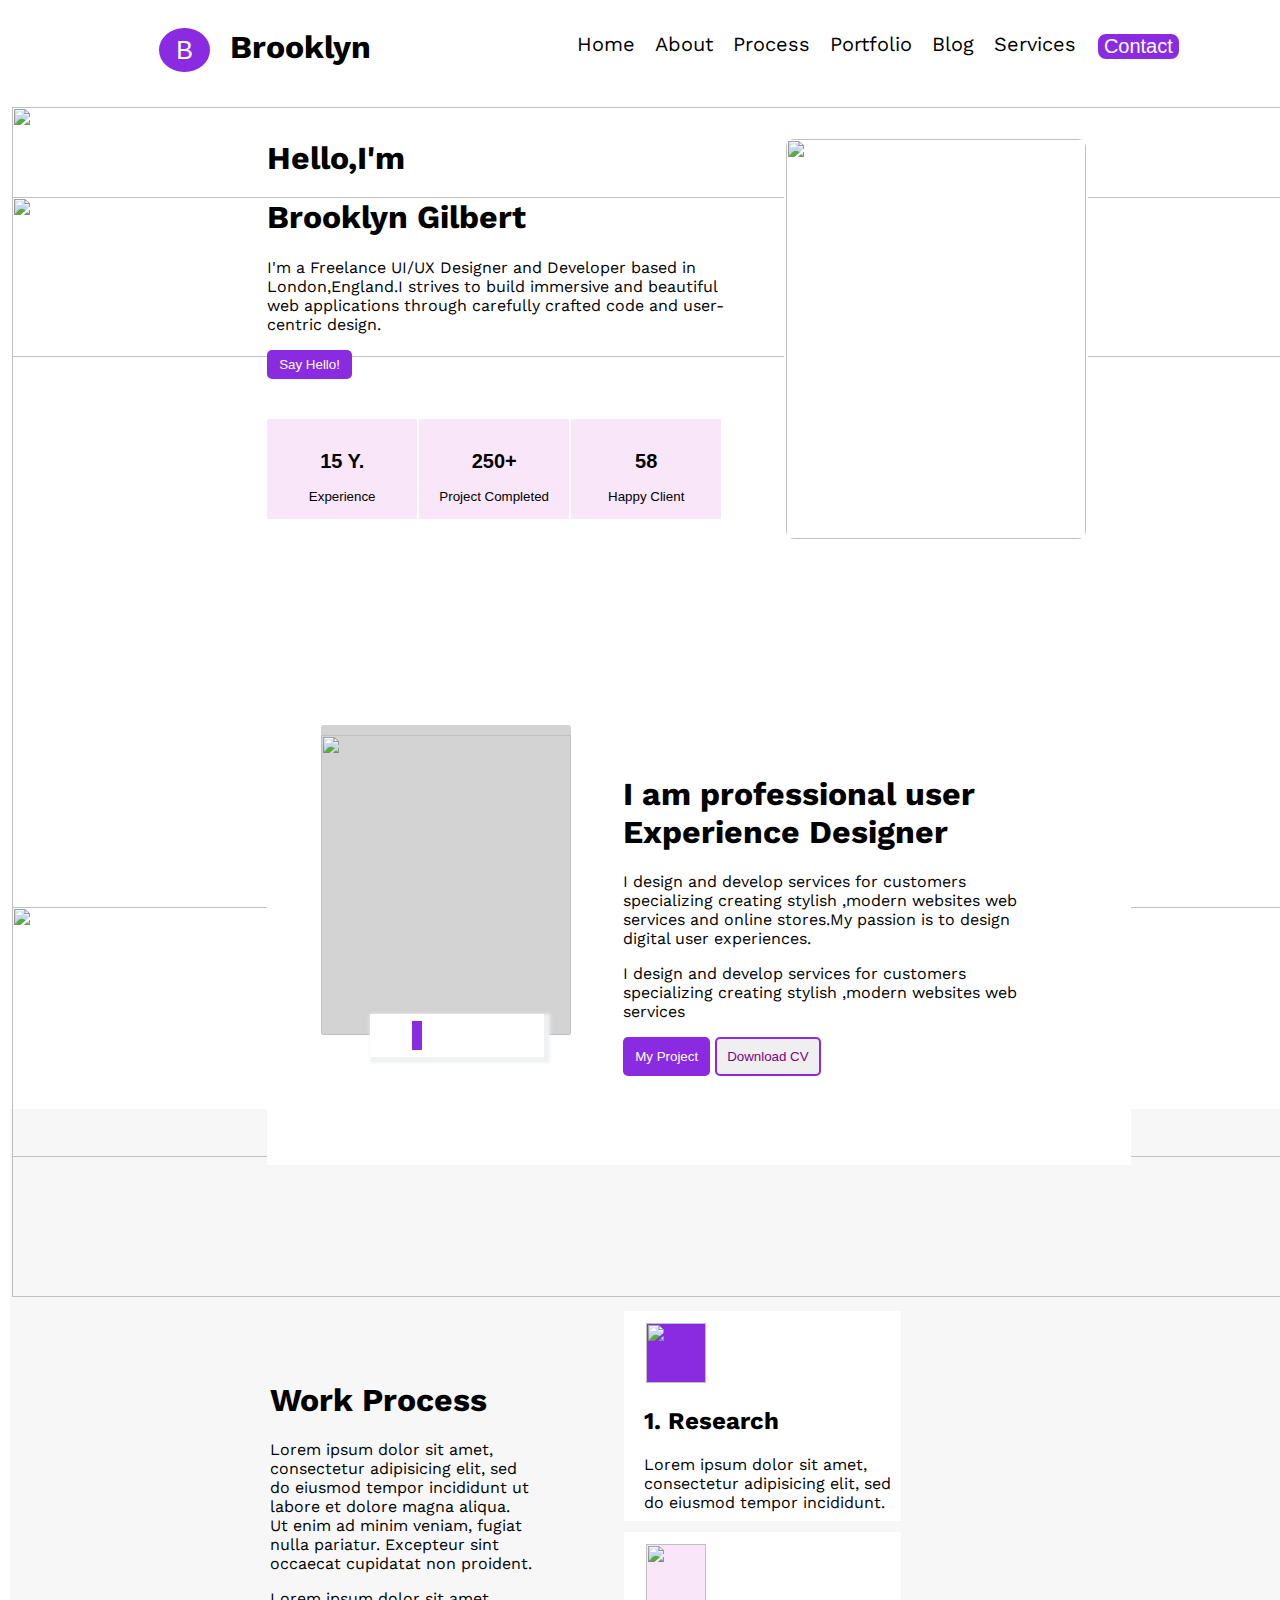
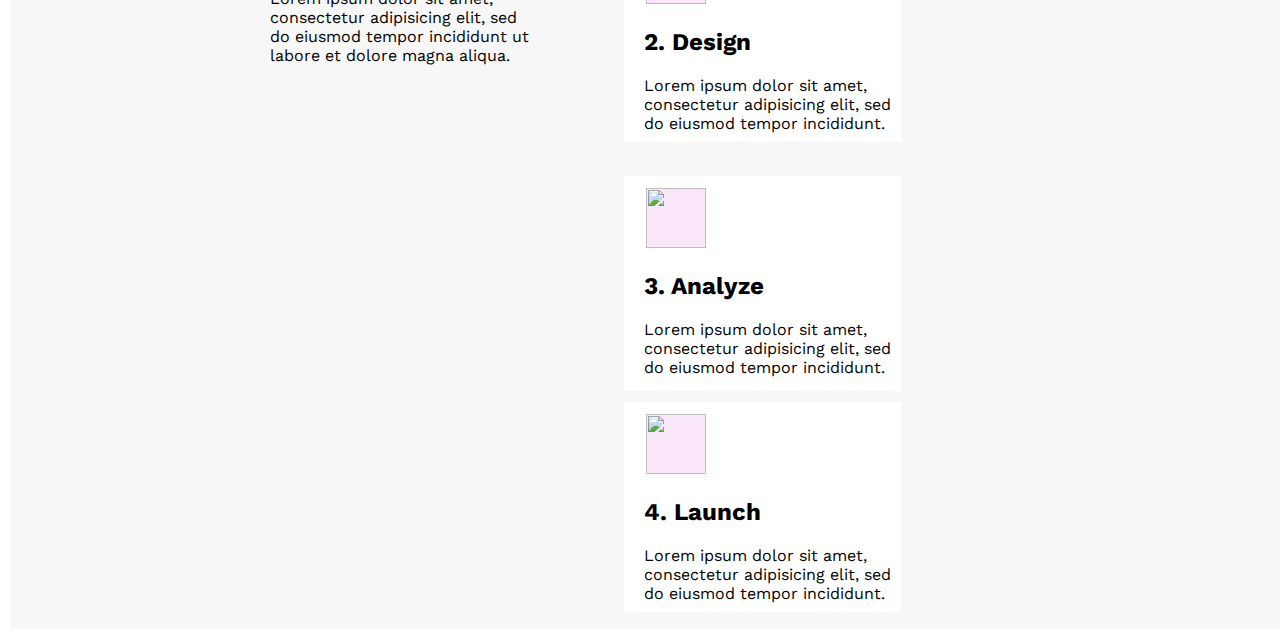
==== index.html @ 85c40b1a "Rename dvmW.html to index.html" ====
<!DOCTYPE html>
<html lang="en" dir="ltr">
  <head>
    <meta charset="utf-8">
      <meta name="viewport" content="width=device-width, initial-scale=1">
        <meta name="keywords" content="width=device-width, initial-scale=1">
    <title>dvm</title>
    <link href='https://fonts.googleapis.com/css?family=Work Sans' rel='stylesheet'>
  <link rel="stylesheet" href="C:\Users\Microsoft\Downloads\web development\java\resp.css">
  <script src="https://kit.fontawesome.com/2b28db8060.js" crossorigin="anonymous"></script>
  </head>

  <style>
  .body{overflow-x:hidden;width:100%;}
  .container{overflow-x:hidden;width:100%;border:2px solid white;}
  body{font-family: 'Work Sans';}
  .navbar{display:flex;justify-content:center;border:2px solid white;}
  .button1{width: 50%;margin-bottom: 25px;border-radius:100%;margin-bottom:15px;background-color:blueviolet;color:white;font-size: 25px;padding-left:15px;padding-right:15px;border:2px solid blueviolet;}
  .button2{background-color:blueviolet;color:blueviolet;font-size: 15px;margin-bottom: 27px;}
  .right,.left{display:flex;gap:20px;text-decoration:none;}
  .right{padding-top: 5px;font-size: 15px;}
  .mid{padding-right: 40px;margin-right: 46px;margin-left: 0px;padding-left: 60px;width: 20px;}
  .right img{height:50px;width:60px;}
  .right li{text-decoration:none;list-style:none;}
  .button2{background-color:blueviolet;color: white;border:2px solid blueviolet;border-radius: 10px;}
  .img{border:2px solid white;}
  .wrap1{padding-left: 20%;}
  .wrap2{padding-right: 200px;padding-top: 20px;right: 10px;}
  .wrap2 img{border:2px solid white;height:400px;width: 300px;background-color: white;border-radius: 10px;}
  .wrapper{display:flex;flex-direction: row;position:absolute;top:10px;gap:50PX;}
  .container2{position: relative;padding-bottom: 100px;}
  .container3{background-color: white;}
  .button{padding-top:40px;display: flex;}
  .img2{position: absolute;top:90px;right: 0px;}
  .img3{position: absolute;left: 0PX;top:800px;}
  .utton1{background-color: blueviolet;color: white;border:2px solid blueviolet;padding: 10px 10px 10px 10px;border-radius: 5px;}
  .utton2{border:2px solid blueviolet;color: purple;padding: 10px 10px 10px 10px;border-radius: 5px;}
  .container3{display:flex;flex-direction: row;padding-right: 100px;padding-left:20px;grid-column-gap: 50px;border:2px solid white;width:800px;height: 500px;padding-right: 40px;position: relative;}
  .container4{background-color: #F7F7F7 ;display: grid;grid-template-columns: 40% 60%;padding-top: 200px;grid-gap:40px;padding-left:100px;}
  .wrrrap2{display:flex;flex-direction: row;}
  .cc2{padding-top: 30px;}
  .ox1,.ox2,.ox3,.ox4{height:200px;width:250px;border:2px solid  #F7F7F7 ;padding-left:20px;padding-right: 7px;background-color: white;}
  .ox1 img,.ox3 img{margin-top: 10PX;}


  .ox2,.ox4{padding-top: 10px;}
  .ox2 img,.ox4 img,.ox3 img,.ox1 img{border:2px solid white;height:60px;width: 60px;background-color: #F9E7F9;color:purple;}
  .ox1 img{background-color:blueviolet;}
  .wrrap1{padding-left: 30px;}
  .wrrap1 img{border:solid 2px white;height: 300px;width:250px;background-color: lightgrey;padding-top:10px;border-radius: 5px;}
  .wrrrap1{padding-top: 50px;padding-left:110px;margin-left: 50px;margin-right:50px;}
  .wrrap2{padding-top: 90px;}
  .wrrap1{padding-top: 60px;padding-left: 30px;}
  .container33{height:100px;padding-top: 200px;padding-left:20%;padding-right: 70px;}
  .colors{border:solid 2px white;height:1000px;}
  .button22{background-color: blueviolet;color: white;padding: 5px 10px 5px 10px;border-radius: 5px;border:2px solid blueviolet;}
  .head,.head2,.head3{border:2px solid  #F9E7F9;height: 100px;width: 150px;background-color:  #F9E7F9;margin-right: 2px;}
  .icon1{  background-color: white;  padding-top: 5%;padding-bottom: 5%;}
  .icon{position:absolute;cursor: pointer;right: 5%;top:25px;display: none;}

  @media (max-width:2000px)
  {
    .container{overflow-x:hidden;width: 100vw;min-height: 100vh;}
    .body{overflow-x: hidden;width: 100vw;min-height: 100vh;}
    .icon{display: none;}

  }


  @media (max-width:1320px)
  {
    .wrrrap2{display: flex;flex-direction:column;}
    .button2{font-size: 75%;}
    .right li{font-size: 20px;}
    .button2{font-size:20px;background-color:blueviolet;color:white;border:2px solid white;}
  }
  @media (max-width:1185px)
  {
    .container3{width: auto;height: auto;}
    .icon{display:block;}
    .container2{display:flex;flex-direction:column;}
    .wrap1{padding-left: 10%;}
    .container33{padding-left: 10%;}
    .navbar{justify-content: center;}
      .navbar{display: block;}
      .right{flex-direction: column;text-align: center;}
      .button2{background-color: white;color: black;border:2px solid white;}

  @media (max-width:1035px)
  {
    .container2{display:flex;flex-direction:column;}
      .button1{width:auto;height: auto;}
  }

  @media (max-width:934px)
  {
    .wrap1{padding-left: 5%;}
    .button1{width: 8%;}
    .container4{display: block;}
    .wrrrap2{width: auto;padding-left: 20%;}

  }
  @media (max-width:915px)
  {
    .container4{padding-top:10%;}
      .button1{width:auto;height: auto;}

  }
  @media (max-width:885px)
  {
    .wrapper{display:flex;flex-direction:column-reverse;}
    .wrap2{padding-left: 35%;padding-right: 5%;}
    .wrap1{text-align: center;justify-content: center;padding-right: 10%;}
    .button{text-align: center;justify-content: center;padding-right: 5%;}
    .container33{padding-top: 70%;}
    .container4{padding-top: 80%;}
      .button1{width:auto;height: auto;}
  }
  @media (max-width:770px)
  {
    .container33{padding-top: 80%;}
  }

  @media (max-width:687px)
  {
    .right li{font-size:65%;}
    .button2{font-size: 65%;}
    .container33{padding-top: 100%;}
    .container4{padding-top: 130%;}
    .container3{display: block;}
    .wrrap2{padding-top: 30px;}
    .wrap2{padding-left: 100px;}
    .icons{padding-right: 10px;}
  }

  @media (max-width:551px)
  {
    .right li{font-size:55%;}
    .button2{font-size: 55%;}
    .container33{padding-top: 120%;}
    .container4{padding-top: 140%;}
    .wrrrap1{padding-left: 10%;}
    .right li{font-size:25px;}
    .button2 {font-size:25px;}
    .container4{padding-top: 150%;padding-left: 15px;}
    
  }

  @media (max-width:420px)
  {
  .container4{padding-top: 200%;padding-left: 5px;}
  .container33{padding-top:150%;padding-left: 0px;padding-right: 0px;}
  .right li{font-size:25px;}
  .button2 {font-size:25px;}
  .img{padding-left: 5px;padding-right: 5px;}
  .wrap1 p{margin-right: 16px;}
  .wrap2 img{width:250PX;}
    .button1{width:auto;height: auto;}
  .head,.head2,.head3{width: auto;}

  }
  @media (max-width:375px)
  {
    .wrap1{padding-left: 0px;padding-right: 0px;}
    .wrap2 img{width:200px;height: auto;}
    .container4{padding-top: 200%;}
    .container33{padding-top: 120%;}
    .wrap1 p{margin-right: 16px;}
    .button1{width:auto;height: auto;}
    .head,.head2,.head3{width:110px;height:auto;;}

    .wrrrap2{
    padding-left: 50px;
    padding-bottom: 50px;
    margin-bottom: 100px;
  }
  }
  @media (max-width:285px)
  {
    .wrap2 img{width: 130px;height: auto;}
      .head,.head2,.head3{width: auto;}
      .wrrap1 img{width:200px;}
      .wrap1 p{font-size:15px;}
      .icons{position: relative;right:20px;}
      .container4{padding-top: 300%;}
      .container33{padding-top: 150%;}
      .ox1,.ox2,.ox3,.ox4{width:150px;height: auto;}

  }

}
</style>
<body>


    <div class="container">
      <nav class="navbar ">
        <ul class="left">
        <button class="button1">B</button>
          <h1 style="margin-top:0px;">Brooklyn</h1>
        </ul>
        <ul class="mid">
        </ul>
        <ul class="right"id="rightl">
          <li>Home</li>
          <li>About</li>
          <li>Process</li>
          <li>Portfolio</li>
          <li>Blog</li>
          <li>Services</li>
          <button class="button2">Contact</button>
            </ul>


          <a href="javascript:void(0);" class="icon" onclick="myFunction()">
          <img src="[data-uri]"style="width:40px;height:30px;" alt="">
        </a>
        <a href="#" class="nav-toggle">
        <img src="https://cdn-icons-png.flaticon.com/128/545/545705.png"alt="">
          </a>
       </nav>


<div class="colors">

        <div class="container2">
          <img src="C:\Users\Microsoft\Downloads\1 (1).png"width="100%"height="250px" alt="">
          <img class="img2"src="C:\Users\Microsoft\Downloads\2.png"height="1100px;"width="100%" alt="">
          <img class="img3"src="C:\Users\Microsoft\Downloads\3.png"height="250px"width="100%"alt="">
          <div class="wrapper">
          <div class="wrap1">
          <h1>Hello,I'm</h1>
          <h1>Brooklyn Gilbert</h1>
          <p >I'm a Freelance UI/UX Designer and Developer based in London,England.I strives to build immersive and beautiful web applications through carefully crafted code and user-centric design.</p>
          <button class="button22">Say Hello!</button>
          <br>
          <div class="button">
          <button class="head"><h2>15 Y.</h2>Experience</button>
          <button class="head2"><h2>250+</h2>Project Completed</button>
          <button class="head3"><h2>58</h2> Happy Client</button></div>
        </div>
        <div class="wrap2">
          <img src="C:\Users\Microsoft\Downloads\person.png"height="400px"width="300px" alt="" padding-bottom="0px">
        </div>
      </div>
    </div>


      <div class="container33">
        <div class="container3">
        <div class="wrrap1">
            <img src="C:\Users\Microsoft\Downloads\person.png"height="400px"width="250px" alt="">
            <div class="icons" style="background-color: white;width: 150px;box-shadow: 3px 3px 3px 3px #f0f1f3;border:solid white 2px;position: relative;bottom:25px;padding-right:10px; padding-left: 10px; padding-top: 10px;padding-bottom:10px; margin-left: 20%;margin-right: 20%; ">
                    <i class="fa-brands fa-facebook-f"
                        style="color: blueviolet; background-color:white; padding: 5px; "></i>
                    <i class="fa-sharp fa-solid fa-basketball"
                        style="color: blueviolet; background-color: white; padding: 5px; "></i>
                    <i class="fa-brands fa-instagram"
                        style="color: blueviolet; background-color: white; padding: 5px; "></i>
                    <i class="fa-brands fa-linkedin-in"
                        style="color: white; background-color: blueviolet; padding: 5px; "></i>
                        <i class="fa-brands fa-behance" style="color: blueviolet; background-color: white; padding: 5px;  "></i>

                </div>
        </div>
        <div class="wrrap2"style="margin-right:50px">
          <h1>I am professional user Experience Designer</h1>
          <p>I design and develop services for customers specializing creating stylish ,modern websites web services and online stores.My passion is to design digital user experiences.</p>
          <p>I design and develop services for customers specializing creating stylish ,modern websites web services</p>
          <button class="utton1">My Project</button>
          <button class="utton2"><i class="fa-solid fa-download"></i>Download CV</button>
            </div>
          </div>
        </div>
      </div>



            <div class="container4">
              <div class="wrrrap1">
                <h1>Work Process</h1>
                <p>Lorem ipsum dolor sit amet, consectetur adipisicing elit, sed do eiusmod tempor incididunt ut labore et dolore magna aliqua. Ut enim ad minim veniam, fugiat nulla pariatur. Excepteur sint occaecat cupidatat non proident.</p>
                <p>Lorem ipsum dolor sit amet, consectetur adipisicing elit, sed do eiusmod tempor incididunt ut labore et dolore magna aliqua.</p>
              </div>
              <div class="wrrrap2">
                <div class="cc1">
                  <div class="ox1"style="padding-bottom: 10px;margin-bottom: 7px;margin-right:15px;">
                    <img src="https://cdn-icons-png.flaticon.com/128/9130/9130994.png"height="50px" width="40px" alt="">
                  <h2>1. Research</h2>
                  <p>Lorem ipsum dolor sit amet, consectetur adipisicing elit, sed do eiusmod tempor incididunt.</p></div>
                  <div class="ox2">
                      <img src="https://cdn.iconscout.com/icon/free/png-128/edit-1767972-1502308.png"height="50px" width="40px"alt="">
                    <h2>2. Design</h2>
                  <p>Lorem ipsum dolor sit amet, consectetur adipisicing elit, sed do eiusmod tempor incididunt.</p>
                </div>
              </div>
                <div class="cc2">
                    <div class="ox3"style="padding-bottom:15px;margin-bottom: 7px">
                      <img src="https://cdn-icons-png.flaticon.com/128/3446/3446795.png"height="50px" width="40px" alt="">
                  <h2>3. Analyze</h2>
                  <p>Lorem ipsum dolor sit amet, consectetur adipisicing elit, sed do eiusmod tempor incididunt.</p>
                </div>
                <div class="ox4"style="margin-bottom: 15px;">
                  <img src="https://img.icons8.com/ios/512/laptop-closing.png" height="50px" width="40px;"alt="">
                      <h2>4. Launch</h2>
                  <p>Lorem ipsum dolor sit amet, consectetur adipisicing elit, sed do eiusmod tempor incididunt.</p>
                </div></div>

            </div>

            </div>
    </div></div>
    <script>
    function myFunction() {
      var x = document.getElementById("rightl");
      if (x.style.display === "block") {
        x.style.display = "none";
      } else {
        x.style.display = "block";
      }
    }
    </script>
  </body>
</html>
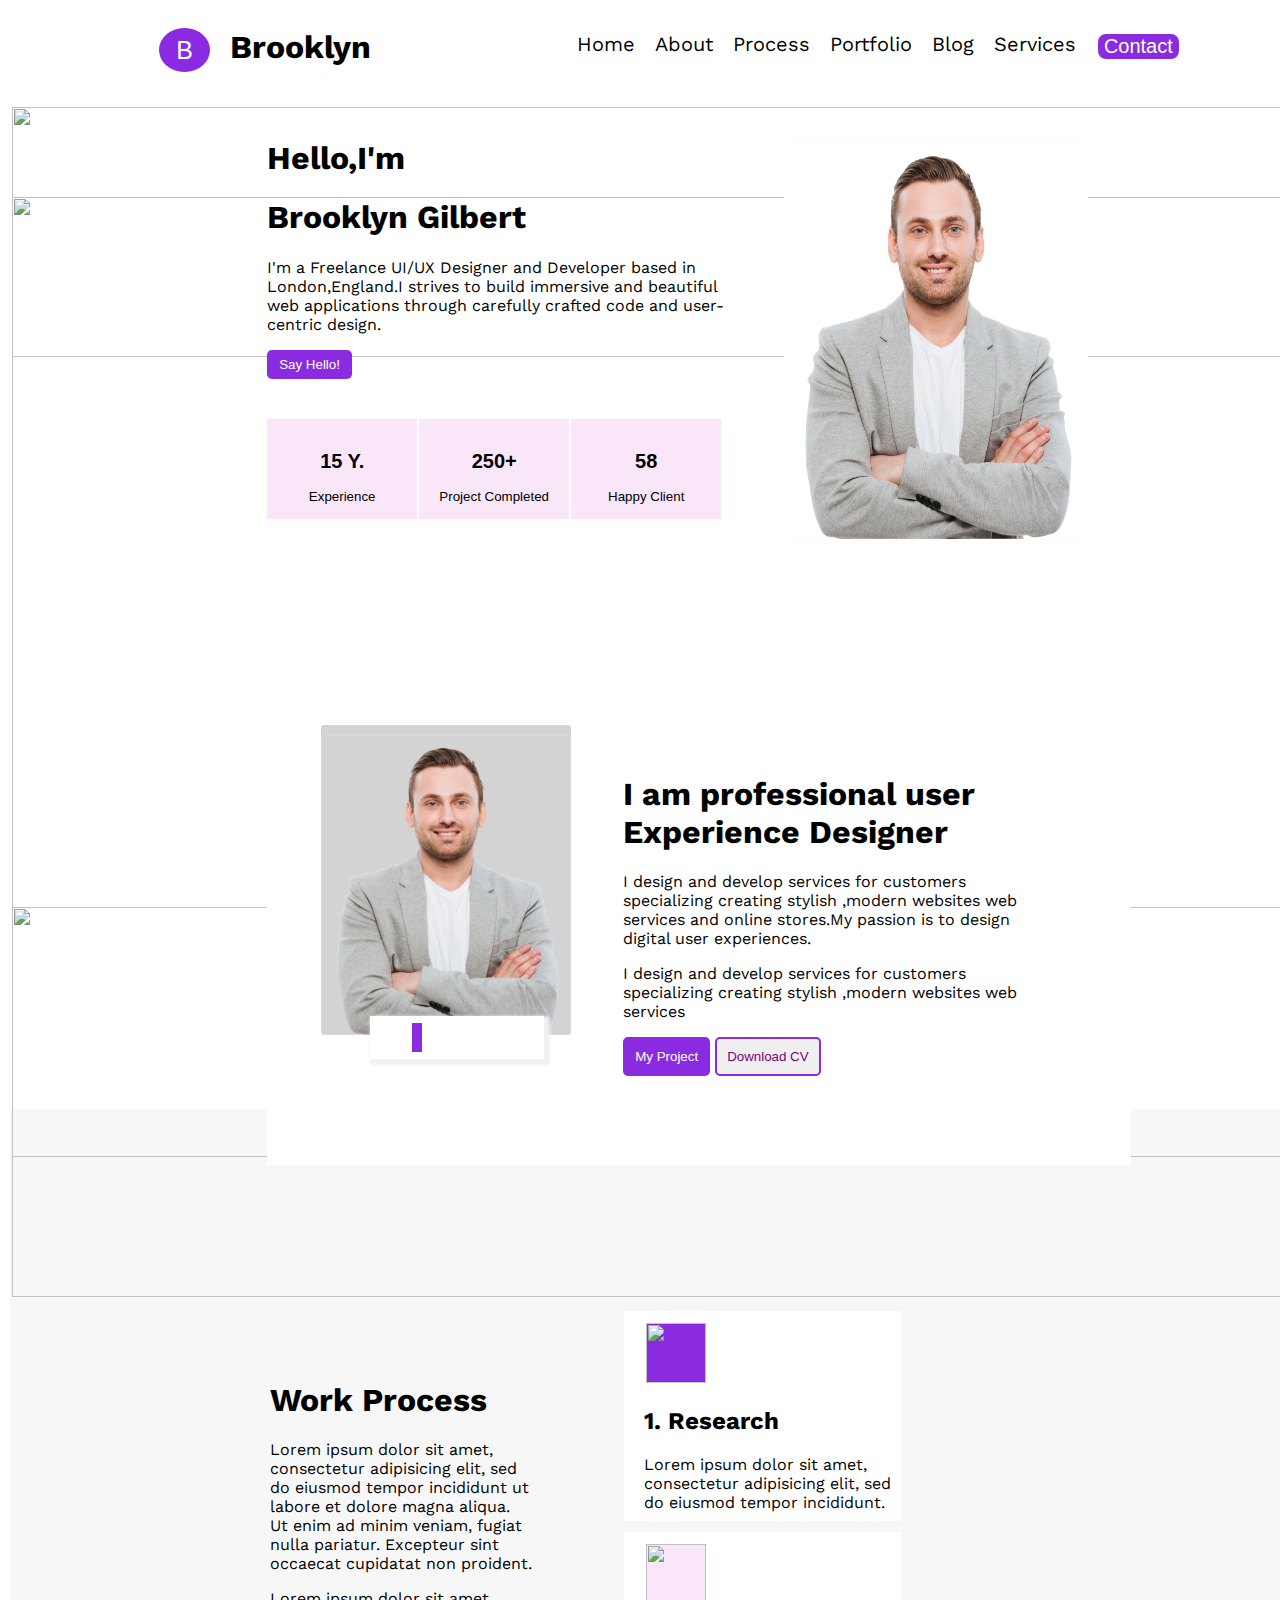
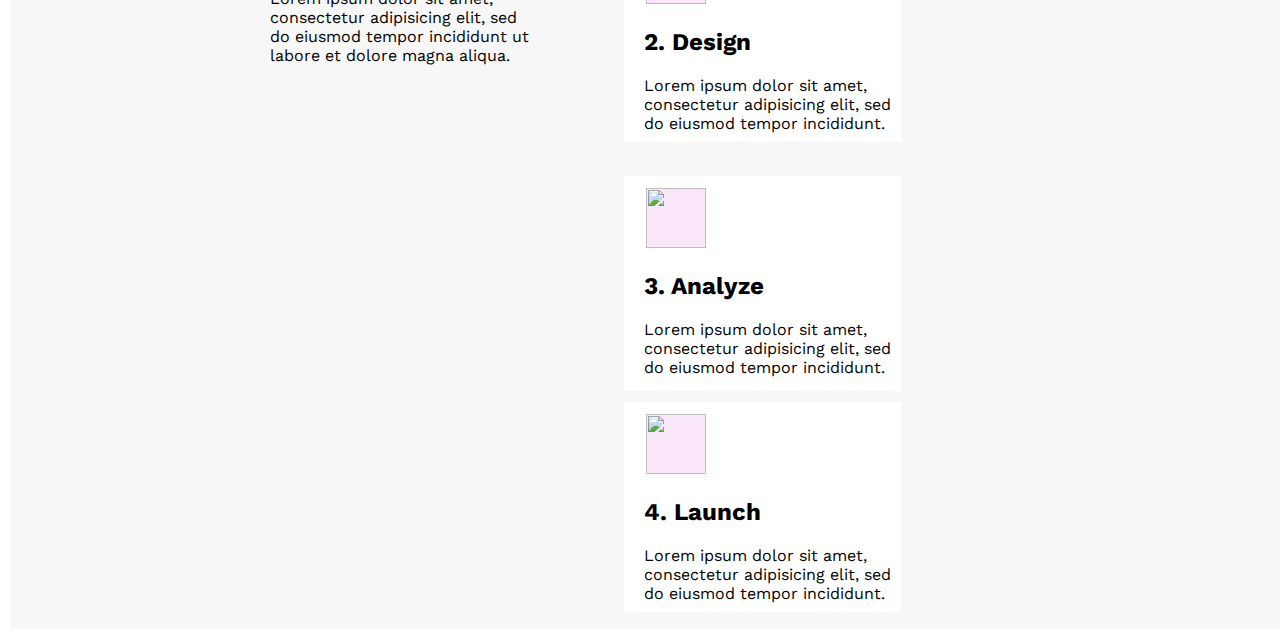
==== commit 99f11a8b: "Update index.html" ====
--- a/index.html
+++ b/index.html
@@ -8,188 +8,11 @@
     <link href='https://fonts.googleapis.com/css?family=Work Sans' rel='stylesheet'>
   <link rel="stylesheet" href="C:\Users\Microsoft\Downloads\web development\java\resp.css">
   <script src="https://kit.fontawesome.com/2b28db8060.js" crossorigin="anonymous"></script>
+    <link rel="stylesheet" href="dvmtask1/dvmW.css">
   </head>
 
-  <style>
-  .body{overflow-x:hidden;width:100%;}
-  .container{overflow-x:hidden;width:100%;border:2px solid white;}
-  body{font-family: 'Work Sans';}
-  .navbar{display:flex;justify-content:center;border:2px solid white;}
-  .button1{width: 50%;margin-bottom: 25px;border-radius:100%;margin-bottom:15px;background-color:blueviolet;color:white;font-size: 25px;padding-left:15px;padding-right:15px;border:2px solid blueviolet;}
-  .button2{background-color:blueviolet;color:blueviolet;font-size: 15px;margin-bottom: 27px;}
-  .right,.left{display:flex;gap:20px;text-decoration:none;}
-  .right{padding-top: 5px;font-size: 15px;}
-  .mid{padding-right: 40px;margin-right: 46px;margin-left: 0px;padding-left: 60px;width: 20px;}
-  .right img{height:50px;width:60px;}
-  .right li{text-decoration:none;list-style:none;}
-  .button2{background-color:blueviolet;color: white;border:2px solid blueviolet;border-radius: 10px;}
-  .img{border:2px solid white;}
-  .wrap1{padding-left: 20%;}
-  .wrap2{padding-right: 200px;padding-top: 20px;right: 10px;}
-  .wrap2 img{border:2px solid white;height:400px;width: 300px;background-color: white;border-radius: 10px;}
-  .wrapper{display:flex;flex-direction: row;position:absolute;top:10px;gap:50PX;}
-  .container2{position: relative;padding-bottom: 100px;}
-  .container3{background-color: white;}
-  .button{padding-top:40px;display: flex;}
-  .img2{position: absolute;top:90px;right: 0px;}
-  .img3{position: absolute;left: 0PX;top:800px;}
-  .utton1{background-color: blueviolet;color: white;border:2px solid blueviolet;padding: 10px 10px 10px 10px;border-radius: 5px;}
-  .utton2{border:2px solid blueviolet;color: purple;padding: 10px 10px 10px 10px;border-radius: 5px;}
-  .container3{display:flex;flex-direction: row;padding-right: 100px;padding-left:20px;grid-column-gap: 50px;border:2px solid white;width:800px;height: 500px;padding-right: 40px;position: relative;}
-  .container4{background-color: #F7F7F7 ;display: grid;grid-template-columns: 40% 60%;padding-top: 200px;grid-gap:40px;padding-left:100px;}
-  .wrrrap2{display:flex;flex-direction: row;}
-  .cc2{padding-top: 30px;}
-  .ox1,.ox2,.ox3,.ox4{height:200px;width:250px;border:2px solid  #F7F7F7 ;padding-left:20px;padding-right: 7px;background-color: white;}
-  .ox1 img,.ox3 img{margin-top: 10PX;}
 
 
-  .ox2,.ox4{padding-top: 10px;}
-  .ox2 img,.ox4 img,.ox3 img,.ox1 img{border:2px solid white;height:60px;width: 60px;background-color: #F9E7F9;color:purple;}
-  .ox1 img{background-color:blueviolet;}
-  .wrrap1{padding-left: 30px;}
-  .wrrap1 img{border:solid 2px white;height: 300px;width:250px;background-color: lightgrey;padding-top:10px;border-radius: 5px;}
-  .wrrrap1{padding-top: 50px;padding-left:110px;margin-left: 50px;margin-right:50px;}
-  .wrrap2{padding-top: 90px;}
-  .wrrap1{padding-top: 60px;padding-left: 30px;}
-  .container33{height:100px;padding-top: 200px;padding-left:20%;padding-right: 70px;}
-  .colors{border:solid 2px white;height:1000px;}
-  .button22{background-color: blueviolet;color: white;padding: 5px 10px 5px 10px;border-radius: 5px;border:2px solid blueviolet;}
-  .head,.head2,.head3{border:2px solid  #F9E7F9;height: 100px;width: 150px;background-color:  #F9E7F9;margin-right: 2px;}
-  .icon1{  background-color: white;  padding-top: 5%;padding-bottom: 5%;}
-  .icon{position:absolute;cursor: pointer;right: 5%;top:25px;display: none;}
-
-  @media (max-width:2000px)
-  {
-    .container{overflow-x:hidden;width: 100vw;min-height: 100vh;}
-    .body{overflow-x: hidden;width: 100vw;min-height: 100vh;}
-    .icon{display: none;}
-
-  }
-
-
-  @media (max-width:1320px)
-  {
-    .wrrrap2{display: flex;flex-direction:column;}
-    .button2{font-size: 75%;}
-    .right li{font-size: 20px;}
-    .button2{font-size:20px;background-color:blueviolet;color:white;border:2px solid white;}
-  }
-  @media (max-width:1185px)
-  {
-    .container3{width: auto;height: auto;}
-    .icon{display:block;}
-    .container2{display:flex;flex-direction:column;}
-    .wrap1{padding-left: 10%;}
-    .container33{padding-left: 10%;}
-    .navbar{justify-content: center;}
-      .navbar{display: block;}
-      .right{flex-direction: column;text-align: center;}
-      .button2{background-color: white;color: black;border:2px solid white;}
-
-  @media (max-width:1035px)
-  {
-    .container2{display:flex;flex-direction:column;}
-      .button1{width:auto;height: auto;}
-  }
-
-  @media (max-width:934px)
-  {
-    .wrap1{padding-left: 5%;}
-    .button1{width: 8%;}
-    .container4{display: block;}
-    .wrrrap2{width: auto;padding-left: 20%;}
-
-  }
-  @media (max-width:915px)
-  {
-    .container4{padding-top:10%;}
-      .button1{width:auto;height: auto;}
-
-  }
-  @media (max-width:885px)
-  {
-    .wrapper{display:flex;flex-direction:column-reverse;}
-    .wrap2{padding-left: 35%;padding-right: 5%;}
-    .wrap1{text-align: center;justify-content: center;padding-right: 10%;}
-    .button{text-align: center;justify-content: center;padding-right: 5%;}
-    .container33{padding-top: 70%;}
-    .container4{padding-top: 80%;}
-      .button1{width:auto;height: auto;}
-  }
-  @media (max-width:770px)
-  {
-    .container33{padding-top: 80%;}
-  }
-
-  @media (max-width:687px)
-  {
-    .right li{font-size:65%;}
-    .button2{font-size: 65%;}
-    .container33{padding-top: 100%;}
-    .container4{padding-top: 130%;}
-    .container3{display: block;}
-    .wrrap2{padding-top: 30px;}
-    .wrap2{padding-left: 100px;}
-    .icons{padding-right: 10px;}
-  }
-
-  @media (max-width:551px)
-  {
-    .right li{font-size:55%;}
-    .button2{font-size: 55%;}
-    .container33{padding-top: 120%;}
-    .container4{padding-top: 140%;}
-    .wrrrap1{padding-left: 10%;}
-    .right li{font-size:25px;}
-    .button2 {font-size:25px;}
-    .container4{padding-top: 150%;padding-left: 15px;}
-    
-  }
-
-  @media (max-width:420px)
-  {
-  .container4{padding-top: 200%;padding-left: 5px;}
-  .container33{padding-top:150%;padding-left: 0px;padding-right: 0px;}
-  .right li{font-size:25px;}
-  .button2 {font-size:25px;}
-  .img{padding-left: 5px;padding-right: 5px;}
-  .wrap1 p{margin-right: 16px;}
-  .wrap2 img{width:250PX;}
-    .button1{width:auto;height: auto;}
-  .head,.head2,.head3{width: auto;}
-
-  }
-  @media (max-width:375px)
-  {
-    .wrap1{padding-left: 0px;padding-right: 0px;}
-    .wrap2 img{width:200px;height: auto;}
-    .container4{padding-top: 200%;}
-    .container33{padding-top: 120%;}
-    .wrap1 p{margin-right: 16px;}
-    .button1{width:auto;height: auto;}
-    .head,.head2,.head3{width:110px;height:auto;;}
-
-    .wrrrap2{
-    padding-left: 50px;
-    padding-bottom: 50px;
-    margin-bottom: 100px;
-  }
-  }
-  @media (max-width:285px)
-  {
-    .wrap2 img{width: 130px;height: auto;}
-      .head,.head2,.head3{width: auto;}
-      .wrrap1 img{width:200px;}
-      .wrap1 p{font-size:15px;}
-      .icons{position: relative;right:20px;}
-      .container4{padding-top: 300%;}
-      .container33{padding-top: 150%;}
-      .ox1,.ox2,.ox3,.ox4{width:150px;height: auto;}
-
-  }
-
-}
-</style>
 <body>
 
 
@@ -224,9 +47,9 @@
 <div class="colors">
 
         <div class="container2">
-          <img src="C:\Users\Microsoft\Downloads\1 (1).png"width="100%"height="250px" alt="">
-          <img class="img2"src="C:\Users\Microsoft\Downloads\2.png"height="1100px;"width="100%" alt="">
-          <img class="img3"src="C:\Users\Microsoft\Downloads\3.png"height="250px"width="100%"alt="">
+          <img src="dvmtask1/1(2).png"width="100%"height="250px" alt="">
+          <img class="img2"src="dvmtask1/2(1).png"height="1100px;"width="100%" alt="">
+          <img class="img3"src="dvmtask1/3(1).png"height="250px"width="100%"alt="">
           <div class="wrapper">
           <div class="wrap1">
           <h1>Hello,I'm</h1>
@@ -240,7 +63,7 @@
           <button class="head3"><h2>58</h2> Happy Client</button></div>
         </div>
         <div class="wrap2">
-          <img src="C:\Users\Microsoft\Downloads\person.png"height="400px"width="300px" alt="" padding-bottom="0px">
+          <img src="dvmtask1/person (1).png"height="400px"width="300px" alt="" padding-bottom="0px">
         </div>
       </div>
     </div>
@@ -249,7 +72,7 @@
       <div class="container33">
         <div class="container3">
         <div class="wrrap1">
-            <img src="C:\Users\Microsoft\Downloads\person.png"height="400px"width="250px" alt="">
+            <img src="dvmtask1/person (1).png"height="400px"width="250px" alt="">
             <div class="icons" style="background-color: white;width: 150px;box-shadow: 3px 3px 3px 3px #f0f1f3;border:solid white 2px;position: relative;bottom:25px;padding-right:10px; padding-left: 10px; padding-top: 10px;padding-bottom:10px; margin-left: 20%;margin-right: 20%; ">
                     <i class="fa-brands fa-facebook-f"
                         style="color: blueviolet; background-color:white; padding: 5px; "></i>
@@ -310,15 +133,7 @@
 
             </div>
     </div></div>
-    <script>
-    function myFunction() {
-      var x = document.getElementById("rightl");
-      if (x.style.display === "block") {
-        x.style.display = "none";
-      } else {
-        x.style.display = "block";
-      }
-    }
-    </script>
+    <script src="dvmtask1/dvmW.js"></script>
+
   </body>
 </html>
--- a/dvmtask1/dvmW.css
+++ b/dvmtask1/dvmW.css
@@ -0,0 +1,178 @@
+.body{overflow-x:hidden;width:100%;}
+.container{overflow-x:hidden;width:100%;border:2px solid white;}
+body{font-family: 'Work Sans';}
+.navbar{display:flex;justify-content:center;border:2px solid white;}
+.button1{width: 50%;margin-bottom: 25px;border-radius:100%;margin-bottom:15px;background-color:blueviolet;color:white;font-size: 25px;padding-left:15px;padding-right:15px;border:2px solid blueviolet;}
+.button2{background-color:blueviolet;color:blueviolet;font-size: 15px;margin-bottom: 27px;}
+.right,.left{display:flex;gap:20px;text-decoration:none;}
+.right{padding-top: 5px;font-size: 15px;}
+.mid{padding-right: 40px;margin-right: 46px;margin-left: 0px;padding-left: 60px;width: 20px;}
+.right img{height:50px;width:60px;}
+.right li{text-decoration:none;list-style:none;}
+.button2{background-color:blueviolet;color: white;border:2px solid blueviolet;border-radius: 10px;}
+.img{border:2px solid white;}
+.wrap1{padding-left: 20%;}
+.wrap2{padding-right: 200px;padding-top: 20px;right: 10px;}
+.wrap2 img{border:2px solid white;height:400px;width: 300px;background-color: white;border-radius: 10px;}
+.wrapper{display:flex;flex-direction: row;position:absolute;top:10px;gap:50PX;}
+.container2{position: relative;padding-bottom: 100px;}
+.container3{background-color: white;}
+.button{padding-top:40px;display: flex;}
+.img2{position: absolute;top:90px;right: 0px;}
+.img3{position: absolute;left: 0PX;top:800px;}
+.utton1{background-color: blueviolet;color: white;border:2px solid blueviolet;padding: 10px 10px 10px 10px;border-radius: 5px;}
+.utton2{border:2px solid blueviolet;color: purple;padding: 10px 10px 10px 10px;border-radius: 5px;}
+.container3{display:flex;flex-direction: row;padding-right: 100px;padding-left:20px;grid-column-gap: 50px;border:2px solid white;width:800px;height: 500px;padding-right: 40px;position: relative;}
+.container4{background-color: #F7F7F7 ;display: grid;grid-template-columns: 40% 60%;padding-top: 200px;grid-gap:40px;padding-left:100px;}
+.wrrrap2{display:flex;flex-direction: row;}
+.cc2{padding-top: 30px;}
+.ox1,.ox2,.ox3,.ox4{height:200px;width:250px;border:2px solid  #F7F7F7 ;padding-left:20px;padding-right: 7px;background-color: white;}
+.ox1 img,.ox3 img{margin-top: 10PX;}
+
+
+.ox2,.ox4{padding-top: 10px;}
+.ox2 img,.ox4 img,.ox3 img,.ox1 img{border:2px solid white;height:60px;width: 60px;background-color: #F9E7F9;color:purple;}
+.ox1 img{background-color:blueviolet;}
+.wrrap1{padding-left: 30px;}
+.wrrap1 img{border:solid 2px white;height: 300px;width:250px;background-color: lightgrey;padding-top:10px;border-radius: 5px;}
+.wrrrap1{padding-top: 50px;padding-left:110px;margin-left: 50px;margin-right:50px;}
+.wrrap2{padding-top: 90px;}
+.wrrap1{padding-top: 60px;padding-left: 30px;}
+.container33{height:100px;padding-top: 200px;padding-left:20%;padding-right: 70px;}
+.colors{border:solid 2px white;height:1000px;}
+.button22{background-color: blueviolet;color: white;padding: 5px 10px 5px 10px;border-radius: 5px;border:2px solid blueviolet;}
+.head,.head2,.head3{border:2px solid  #F9E7F9;height: 100px;width: 150px;background-color:  #F9E7F9;margin-right: 2px;}
+.icon1{  background-color: white;  padding-top: 5%;padding-bottom: 5%;}
+.icon{position:absolute;cursor: pointer;right: 5%;top:25px;display: none;}
+
+@media (max-width:2000px)
+{
+  .container{overflow-x:hidden;width: 100vw;min-height: 100vh;}
+  .body{overflow-x: hidden;width: 100vw;min-height: 100vh;}
+  .icon{display: none;}
+
+}
+
+
+@media (max-width:1320px)
+{
+  .wrrrap2{display: flex;flex-direction:column;}
+  .button2{font-size: 75%;}
+  .right li{font-size: 20px;}
+  .button2{font-size:20px;background-color:blueviolet;color:white;border:2px solid white;}
+}
+@media (max-width:1185px)
+{
+  .container3{width: auto;height: auto;}
+  .icon{display:block;}
+  .container2{display:flex;flex-direction:column;}
+  .wrap1{padding-left: 10%;}
+  .container33{padding-left: 10%;}
+  .navbar{justify-content: center;}
+    .navbar{display: block;}
+    .right{flex-direction: column;text-align: center;}
+    .button2{background-color: white;color: black;border:2px solid white;}
+
+@media (max-width:1035px)
+{
+  .container2{display:flex;flex-direction:column;}
+    .button1{width:auto;height: auto;}
+}
+
+@media (max-width:934px)
+{
+  .wrap1{padding-left: 5%;}
+  .button1{width: 8%;}
+  .container4{display: block;}
+  .wrrrap2{width: auto;padding-left: 20%;}
+
+}
+@media (max-width:915px)
+{
+  .container4{padding-top:10%;}
+    .button1{width:auto;height: auto;}
+
+}
+@media (max-width:885px)
+{
+  .wrapper{display:flex;flex-direction:column-reverse;}
+  .wrap2{padding-left: 35%;padding-right: 5%;}
+  .wrap1{text-align: center;justify-content: center;padding-right: 10%;}
+  .button{text-align: center;justify-content: center;padding-right: 5%;}
+  .container33{padding-top: 70%;}
+  .container4{padding-top: 80%;}
+    .button1{width:auto;height: auto;}
+}
+@media (max-width:770px)
+{
+  .container33{padding-top: 80%;}
+}
+
+@media (max-width:687px)
+{
+  .right li{font-size:65%;}
+  .button2{font-size: 65%;}
+  .container33{padding-top: 100%;}
+  .container4{padding-top: 130%;}
+  .container3{display: block;}
+  .wrrap2{padding-top: 30px;}
+  .wrap2{padding-left: 100px;}
+  .icons{padding-right: 10px;}
+}
+
+@media (max-width:551px)
+{
+  .right li{font-size:55%;}
+  .button2{font-size: 55%;}
+  .container33{padding-top: 120%;}
+  .container4{padding-top: 140%;}
+  .wrrrap1{padding-left: 10%;}
+  .right li{font-size:25px;}
+  .button2 {font-size:25px;}
+  .container4{padding-top: 150%;padding-left: 15px;}
+
+}
+
+@media (max-width:420px)
+{
+.container4{padding-top: 200%;padding-left: 5px;}
+.container33{padding-top:150%;padding-left: 0px;padding-right: 0px;}
+.right li{font-size:25px;}
+.button2 {font-size:25px;}
+.img{padding-left: 5px;padding-right: 5px;}
+.wrap1 p{margin-right: 16px;}
+.wrap2 img{width:250PX;}
+  .button1{width:auto;height: auto;}
+.head,.head2,.head3{width: auto;}
+
+}
+@media (max-width:375px)
+{
+  .wrap1{padding-left: 0px;padding-right: 0px;}
+  .wrap2 img{width:200px;height: auto;}
+  .container4{padding-top: 200%;}
+  .container33{padding-top: 120%;}
+  .wrap1 p{margin-right: 16px;}
+  .button1{width:auto;height: auto;}
+  .head,.head2,.head3{width:110px;height:auto;;}
+
+  .wrrrap2{
+  padding-left: 50px;
+  padding-bottom: 50px;
+  margin-bottom: 100px;
+}
+}
+@media (max-width:285px)
+{
+  .wrap2 img{width: 130px;height: auto;}
+    .head,.head2,.head3{width: auto;}
+    .wrrap1 img{width:200px;}
+    .wrap1 p{font-size:15px;}
+    .icons{position: relative;right:20px;}
+    .container4{padding-top: 300%;}
+    .container33{padding-top: 150%;}
+    .ox1,.ox2,.ox3,.ox4{width:150px;height: auto;}
+
+}
+
+}
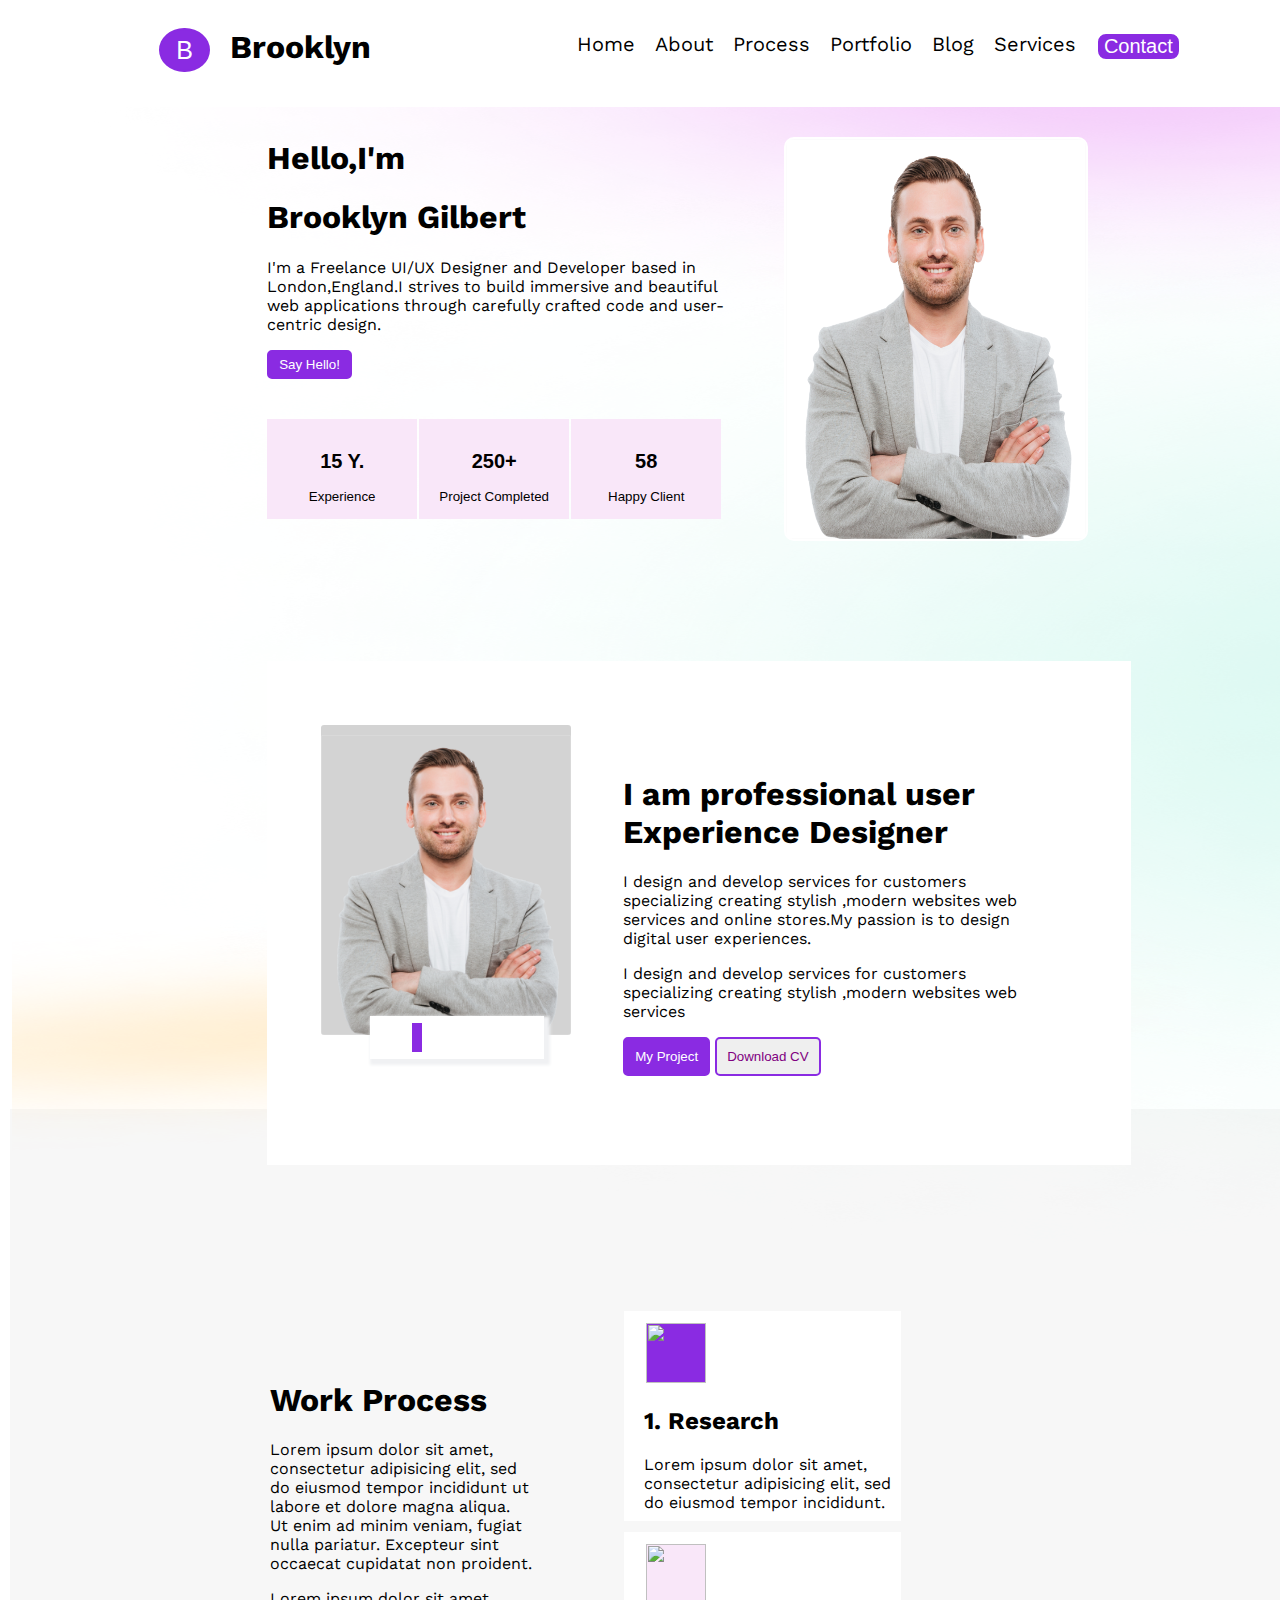
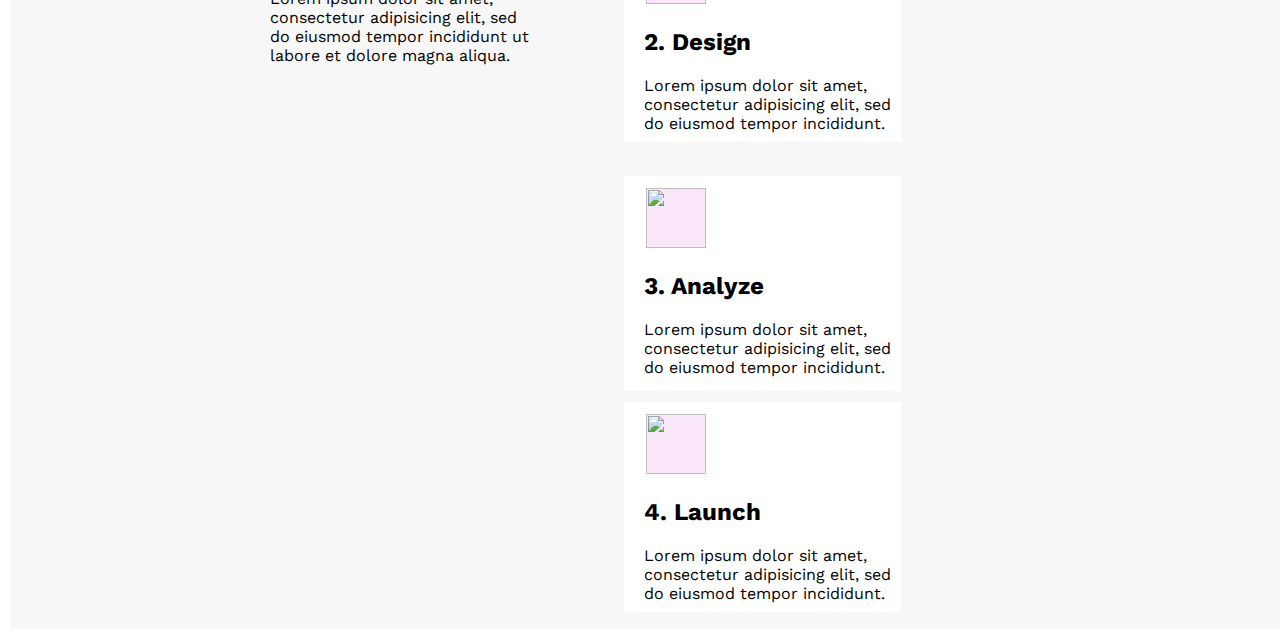
==== commit 27a0d4b5: "Update index.html" ====
--- a/index.html
+++ b/index.html
@@ -8,7 +8,7 @@
     <link href='https://fonts.googleapis.com/css?family=Work Sans' rel='stylesheet'>
   <link rel="stylesheet" href="C:\Users\Microsoft\Downloads\web development\java\resp.css">
   <script src="https://kit.fontawesome.com/2b28db8060.js" crossorigin="anonymous"></script>
-    <link rel="stylesheet" href="dvmtask1/dvmW.css">
+    <link rel="stylesheet" href="dvmtask1/index.css">
   </head>
 
 
@@ -47,9 +47,9 @@
 <div class="colors">
 
         <div class="container2">
-          <img src="dvmtask1/1(2).png"width="100%"height="250px" alt="">
-          <img class="img2"src="dvmtask1/2(1).png"height="1100px;"width="100%" alt="">
-          <img class="img3"src="dvmtask1/3(1).png"height="250px"width="100%"alt="">
+          <img src="dvmtask1/1.png"width="100%"height="250px" alt="">
+          <img class="img2"src="dvmtask1/2.png"height="1100px;"width="100%" alt="">
+          <img class="img3"src="dvmtask1/3.png"height="250px"width="100%"alt="">
           <div class="wrapper">
           <div class="wrap1">
           <h1>Hello,I'm</h1>
@@ -63,7 +63,7 @@
           <button class="head3"><h2>58</h2> Happy Client</button></div>
         </div>
         <div class="wrap2">
-          <img src="dvmtask1/person (1).png"height="400px"width="300px" alt="" padding-bottom="0px">
+          <img src="dvmtask1/person.png"height="400px"width="300px" alt="" padding-bottom="0px">
         </div>
       </div>
     </div>
@@ -72,7 +72,7 @@
       <div class="container33">
         <div class="container3">
         <div class="wrrap1">
-            <img src="dvmtask1/person (1).png"height="400px"width="250px" alt="">
+            <img src="dvmtask1/person.png"height="400px"width="250px" alt="">
             <div class="icons" style="background-color: white;width: 150px;box-shadow: 3px 3px 3px 3px #f0f1f3;border:solid white 2px;position: relative;bottom:25px;padding-right:10px; padding-left: 10px; padding-top: 10px;padding-bottom:10px; margin-left: 20%;margin-right: 20%; ">
                     <i class="fa-brands fa-facebook-f"
                         style="color: blueviolet; background-color:white; padding: 5px; "></i>
@@ -133,7 +133,7 @@
 
             </div>
     </div></div>
-    <script src="dvmtask1/dvmW.js"></script>
+    <script src="dvmtask1/index.js"></script>
 
   </body>
 </html>
--- a/dvmtask1/index.css
+++ b/dvmtask1/index.css
@@ -0,0 +1,178 @@
+.body{overflow-x:hidden;width:100%;}
+.container{overflow-x:hidden;width:100%;border:2px solid white;}
+body{font-family: 'Work Sans';}
+.navbar{display:flex;justify-content:center;border:2px solid white;}
+.button1{width: 50%;margin-bottom: 25px;border-radius:100%;margin-bottom:15px;background-color:blueviolet;color:white;font-size: 25px;padding-left:15px;padding-right:15px;border:2px solid blueviolet;}
+.button2{background-color:blueviolet;color:blueviolet;font-size: 15px;margin-bottom: 27px;}
+.right,.left{display:flex;gap:20px;text-decoration:none;}
+.right{padding-top: 5px;font-size: 15px;}
+.mid{padding-right: 40px;margin-right: 46px;margin-left: 0px;padding-left: 60px;width: 20px;}
+.right img{height:50px;width:60px;}
+.right li{text-decoration:none;list-style:none;}
+.button2{background-color:blueviolet;color: white;border:2px solid blueviolet;border-radius: 10px;}
+.img{border:2px solid white;}
+.wrap1{padding-left: 20%;}
+.wrap2{padding-right: 200px;padding-top: 20px;right: 10px;}
+.wrap2 img{border:2px solid white;height:400px;width: 300px;background-color: white;border-radius: 10px;}
+.wrapper{display:flex;flex-direction: row;position:absolute;top:10px;gap:50PX;}
+.container2{position: relative;padding-bottom: 100px;}
+.container3{background-color: white;}
+.button{padding-top:40px;display: flex;}
+.img2{position: absolute;top:90px;right: 0px;}
+.img3{position: absolute;left: 0PX;top:800px;}
+.utton1{background-color: blueviolet;color: white;border:2px solid blueviolet;padding: 10px 10px 10px 10px;border-radius: 5px;}
+.utton2{border:2px solid blueviolet;color: purple;padding: 10px 10px 10px 10px;border-radius: 5px;}
+.container3{display:flex;flex-direction: row;padding-right: 100px;padding-left:20px;grid-column-gap: 50px;border:2px solid white;width:800px;height: 500px;padding-right: 40px;position: relative;}
+.container4{background-color: #F7F7F7 ;display: grid;grid-template-columns: 40% 60%;padding-top: 200px;grid-gap:40px;padding-left:100px;}
+.wrrrap2{display:flex;flex-direction: row;}
+.cc2{padding-top: 30px;}
+.ox1,.ox2,.ox3,.ox4{height:200px;width:250px;border:2px solid  #F7F7F7 ;padding-left:20px;padding-right: 7px;background-color: white;}
+.ox1 img,.ox3 img{margin-top: 10PX;}
+
+
+.ox2,.ox4{padding-top: 10px;}
+.ox2 img,.ox4 img,.ox3 img,.ox1 img{border:2px solid white;height:60px;width: 60px;background-color: #F9E7F9;color:purple;}
+.ox1 img{background-color:blueviolet;}
+.wrrap1{padding-left: 30px;}
+.wrrap1 img{border:solid 2px white;height: 300px;width:250px;background-color: lightgrey;padding-top:10px;border-radius: 5px;}
+.wrrrap1{padding-top: 50px;padding-left:110px;margin-left: 50px;margin-right:50px;}
+.wrrap2{padding-top: 90px;}
+.wrrap1{padding-top: 60px;padding-left: 30px;}
+.container33{height:100px;padding-top: 200px;padding-left:20%;padding-right: 70px;}
+.colors{border:solid 2px white;height:1000px;}
+.button22{background-color: blueviolet;color: white;padding: 5px 10px 5px 10px;border-radius: 5px;border:2px solid blueviolet;}
+.head,.head2,.head3{border:2px solid  #F9E7F9;height: 100px;width: 150px;background-color:  #F9E7F9;margin-right: 2px;}
+.icon1{  background-color: white;  padding-top: 5%;padding-bottom: 5%;}
+.icon{position:absolute;cursor: pointer;right: 5%;top:25px;display: none;}
+
+@media (max-width:2000px)
+{
+  .container{overflow-x:hidden;width: 100vw;min-height: 100vh;}
+  .body{overflow-x: hidden;width: 100vw;min-height: 100vh;}
+  .icon{display: none;}
+
+}
+
+
+@media (max-width:1320px)
+{
+  .wrrrap2{display: flex;flex-direction:column;}
+  .button2{font-size: 75%;}
+  .right li{font-size: 20px;}
+  .button2{font-size:20px;background-color:blueviolet;color:white;border:2px solid white;}
+}
+@media (max-width:1185px)
+{
+  .container3{width: auto;height: auto;}
+  .icon{display:block;}
+  .container2{display:flex;flex-direction:column;}
+  .wrap1{padding-left: 10%;}
+  .container33{padding-left: 10%;}
+  .navbar{justify-content: center;}
+    .navbar{display: block;}
+    .right{flex-direction: column;text-align: center;}
+    .button2{background-color: white;color: black;border:2px solid white;}
+}
+@media (max-width:1035px)
+{
+  .container2{display:flex;flex-direction:column;}
+    .button1{width:auto;height: auto;}
+}
+
+@media (max-width:934px)
+{
+  .wrap1{padding-left: 5%;}
+  .button1{width: 8%;}
+  .container4{display: block;}
+  .wrrrap2{width: auto;padding-left: 20%;}
+
+}
+@media (max-width:915px)
+{
+  .container4{padding-top:10%;}
+    .button1{width:auto;height: auto;}
+
+}
+@media (max-width:885px)
+{
+  .wrapper{display:flex;flex-direction:column-reverse;}
+  .wrap2{padding-left: 35%;padding-right: 5%;}
+  .wrap1{text-align: center;justify-content: center;padding-right: 10%;}
+  .button{text-align: center;justify-content: center;padding-right: 5%;}
+  .container33{padding-top: 70%;}
+  .container4{padding-top: 80%;}
+    .button1{width:auto;height: auto;}
+}
+@media (max-width:770px)
+{
+  .container33{padding-top: 80%;}
+}
+
+@media (max-width:687px)
+{
+  .right li{font-size:65%;}
+  .button2{font-size: 65%;}
+  .container33{padding-top: 100%;}
+  .container4{padding-top: 130%;}
+  .container3{display: block;}
+  .wrrap2{padding-top: 30px;}
+  .wrap2{padding-left: 100px;}
+  .icons{padding-right: 10px;}
+}
+
+@media (max-width:551px)
+{
+  .right li{font-size:55%;}
+  .button2{font-size: 55%;}
+  .container33{padding-top: 120%;}
+  .container4{padding-top: 140%;}
+  .wrrrap1{padding-left: 10%;}
+  .right li{font-size:25px;}
+  .button2 {font-size:25px;}
+  .container4{padding-top: 150%;padding-left: 15px;}
+
+}
+
+@media (max-width:420px)
+{
+.container4{padding-top: 200%;padding-left: 5px;}
+.container33{padding-top:150%;padding-left: 0px;padding-right: 0px;}
+.right li{font-size:25px;}
+.button2 {font-size:25px;}
+.img{padding-left: 5px;padding-right: 5px;}
+.wrap1 p{margin-right: 16px;}
+.wrap2 img{width:250PX;}
+  .button1{width:auto;height: auto;}
+.head,.head2,.head3{width: auto;}
+
+}
+@media (max-width:375px)
+{
+  .wrap1{padding-left: 0px;padding-right: 0px;}
+  .wrap2 img{width:200px;height: auto;}
+  .container4{padding-top: 200%;}
+  .container33{padding-top: 120%;}
+  .wrap1 p{margin-right: 16px;}
+  .button1{width:auto;height: auto;}
+  .head,.head2,.head3{width:110px;height:auto;;}
+
+  .wrrrap2{
+  padding-left: 50px;
+  padding-bottom: 50px;
+  margin-bottom: 100px;
+}
+}
+@media (max-width:285px)
+{
+  .wrap2 img{width: 130px;height: auto;}
+    .head,.head2,.head3{width: auto;}
+    .wrrap1 img{width:200px;}
+    .wrap1 p{font-size:15px;}
+    .icons{position: relative;right:20px;}
+    .container4{padding-top: 300%;}
+    .container33{padding-top: 150%;}
+    .ox1,.ox2,.ox3,.ox4{width:150px;height: auto;}
+
+}
+
+
